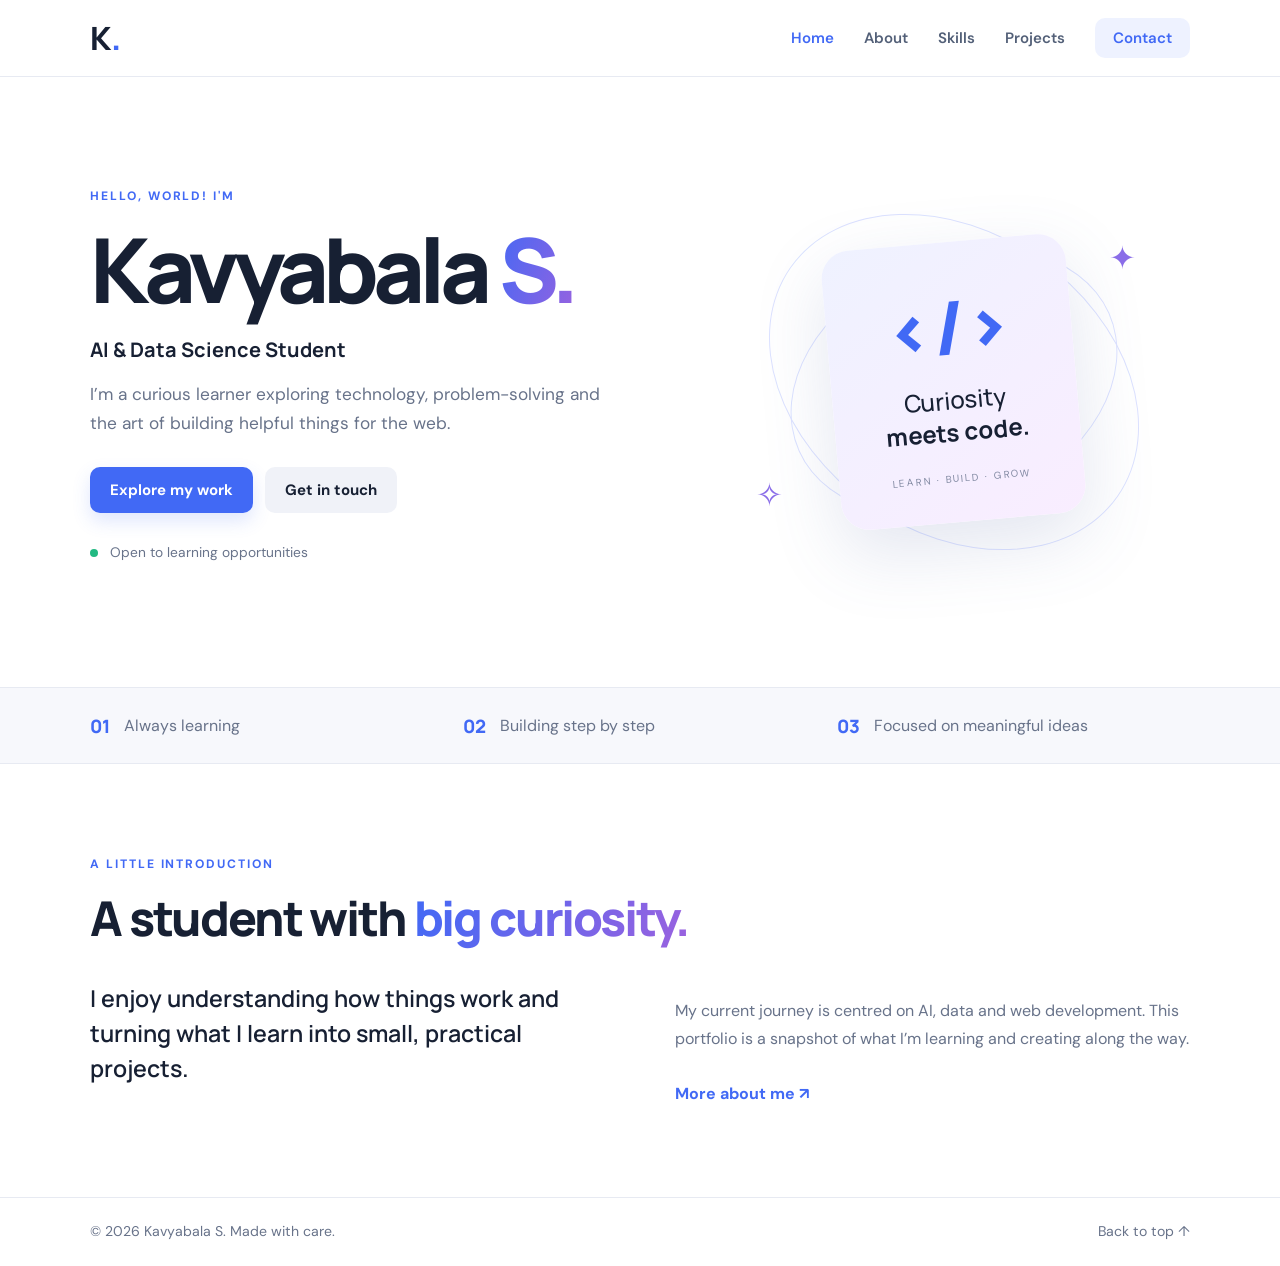
==== index.html @ 23228e8d "Add files via upload" ====
<!doctype html>
<html lang="en">
<head>
  <meta charset="utf-8">
  <meta name="viewport" content="width=device-width, initial-scale=1">
  <meta name="description" content="Kavyabala's personal portfolio — an AI and Data Science student learning to build useful digital experiences.">
  <meta name="theme-color" content="#f7f8fc">
  <title>Home | Kavyabala — Student Portfolio</title>
  <link rel="stylesheet" href="style.css">
  <script src="script.js" defer></script>
</head>
<body>
  <a class="skip-link" href="#main">Skip to main content</a>
  <header class="site-header">
    <nav class="nav wrap" aria-label="Main navigation">
      <a class="brand" href="index.html" aria-label="Kavyabala home">K<span>.</span></a>
      <button class="menu-toggle" type="button" aria-expanded="false" aria-controls="primary-menu">
        <span class="sr-only">Toggle navigation</span><span aria-hidden="true">☰</span>
      </button>
      <ul class="nav-links" id="primary-menu">
        <li><a aria-current="page" href="index.html">Home</a></li>
        <li><a href="about.html">About</a></li>
        <li><a href="skills.html">Skills</a></li>
        <li><a href="projects.html">Projects</a></li>
        <li><a class="nav-contact" href="contact.html">Contact</a></li>
      </ul>
    </nav>
  </header>

  <main id="main">
    <section class="hero wrap" aria-labelledby="hero-title">
      <div class="hero-copy">
        <p class="eyebrow">HELLO, WORLD! I'M</p>
        <h1 id="hero-title">Kavyabala <span class="gradient-text">S.</span></h1>
        <p class="hero-role">AI &amp; Data Science Student</p>
        <p class="hero-intro">I’m a curious learner exploring technology, problem-solving and the art of building helpful things for the web.</p>
        <div class="hero-actions">
          <a class="button primary" href="projects.html">Explore my work</a>
          <a class="button secondary" href="contact.html">Get in touch</a>
        </div>
        <p class="availability"><span aria-hidden="true" class="status-dot"></span> Open to learning opportunities</p>
      </div>
      <div class="hero-art" aria-label="Decorative illustration">
        <div class="orbit orbit-one"></div><div class="orbit orbit-two"></div>
        <div class="art-card">
          <span class="art-symbol" aria-hidden="true">&lt;/&gt;</span>
          <p>Curiosity<br><strong>meets code.</strong></p>
          <span class="art-small">LEARN · BUILD · GROW</span>
        </div>
        <span class="spark spark-one" aria-hidden="true">✦</span>
        <span class="spark spark-two" aria-hidden="true">✧</span>
      </div>
    </section>

    <section class="intro-strip">
      <div class="wrap strip-grid">
        <p><strong>01</strong><span>Always learning</span></p>
        <p><strong>02</strong><span>Building step by step</span></p>
        <p><strong>03</strong><span>Focused on meaningful ideas</span></p>
      </div>
    </section>

    <section class="section wrap" aria-labelledby="welcome-title">
      <div class="section-heading">
        <p class="eyebrow">A LITTLE INTRODUCTION</p>
        <h2 id="welcome-title">A student with <span class="gradient-text">big curiosity.</span></h2>
      </div>
      <div class="welcome-grid">
        <p class="large-copy">I enjoy understanding how things work and turning what I learn into small, practical projects.</p>
        <div>
          <p>My current journey is centred on AI, data and web development. This portfolio is a snapshot of what I’m learning and creating along the way.</p>
          <a class="text-link" href="about.html">More about me <span aria-hidden="true">↗</span></a>
        </div>
      </div>
    </section>
  </main>

  <footer class="site-footer">
    <div class="wrap footer-inner"><p>© <span class="year">2026</span> Kavyabala S. Made with care.</p><a href="#main">Back to top ↑</a></div>
  </footer>
</body>
</html>
---- style.css ----
@import url('https://fonts.googleapis.com/css2?family=DM+Sans:wght@400;500;600;700&family=Manrope:wght@400;500;600;700;800&display=swap');
:root{--ink:#172033;--muted:#68738a;--blue:#4169f5;--purple:#7b61e8;--pale:#f7f8fc;--line:#e7eaf2;--white:#fff}
*{box-sizing:border-box}html{scroll-behavior:smooth}body{margin:0;background:var(--white);color:var(--ink);font-family:'DM Sans',Arial,sans-serif;line-height:1.7}a{color:inherit}.wrap{width:min(1100px,calc(100% - 48px));margin-inline:auto}.skip-link{position:absolute;left:16px;top:-60px;background:var(--ink);color:white;padding:10px 14px;border-radius:8px;z-index:20}.skip-link:focus{top:12px}.site-header{position:sticky;top:0;background:rgba(255,255,255,.94);backdrop-filter:blur(12px);border-bottom:1px solid var(--line);z-index:10}.nav{min-height:76px;display:flex;align-items:center;justify-content:space-between}.brand{font:800 2rem Manrope,sans-serif;text-decoration:none;color:var(--ink)}.brand span{color:var(--blue)}.nav-links{display:flex;align-items:center;gap:30px;list-style:none;margin:0;padding:0}.nav-links a{text-decoration:none;color:#536078;font-size:.94rem;font-weight:600}.nav-links a:hover,.nav-links a:focus-visible,.nav-links a[aria-current=page]{color:var(--blue)}.nav-links .nav-contact{background:#eef2ff;color:var(--blue);padding:10px 18px;border-radius:10px}.menu-toggle{display:none;border:1px solid var(--line);background:white;border-radius:9px;padding:8px 12px;font-size:1.2rem;color:var(--ink)}.hero{min-height:610px;display:grid;grid-template-columns:1.1fr .9fr;align-items:center;gap:50px;padding-block:70px}.eyebrow{font-size:.76rem;letter-spacing:.16em;color:var(--blue);font-weight:700;margin:0 0 14px}.hero h1,.page-hero h1{font:800 clamp(3.2rem,7vw,5.6rem)/1.08 Manrope,sans-serif;letter-spacing:-.065em;margin:0}.gradient-text{background:linear-gradient(110deg,#4169f5,#9a62df);background-clip:text;-webkit-background-clip:text;color:transparent}.hero-role{font:700 1.25rem Manrope,sans-serif;margin:18px 0 8px}.hero-intro{font-size:1.08rem;color:var(--muted);max-width:510px}.hero-actions{display:flex;gap:12px;flex-wrap:wrap;margin-top:28px}.button{display:inline-flex;justify-content:center;align-items:center;text-decoration:none;border:0;border-radius:10px;padding:13px 20px;font:700 .94rem 'DM Sans',sans-serif;cursor:pointer}.primary{background:var(--blue);color:white;box-shadow:0 8px 18px #4169f52b}.primary:hover{background:#3156df}.secondary{background:#f0f2f8;color:var(--ink)}.button:focus-visible,a:focus-visible,button:focus-visible,input:focus-visible,textarea:focus-visible{outline:3px solid #f3a847;outline-offset:3px}.availability{color:var(--muted);font-size:.86rem;margin-top:28px}.status-dot{display:inline-block;width:8px;height:8px;background:#22b982;border-radius:50%;margin-right:8px}.hero-art{height:390px;position:relative;display:grid;place-items:center}.orbit{position:absolute;border:1px solid #dce2ff;border-radius:50%;transform:rotate(-24deg)}.orbit-one{width:340px;height:250px}.orbit-two{width:400px;height:300px;transform:rotate(35deg)}.art-card{width:245px;height:280px;border-radius:28px;background:linear-gradient(145deg,#eff2ff,#f9edff);box-shadow:0 25px 70px #5868a52b;display:flex;flex-direction:column;justify-content:center;align-items:center;position:relative;transform:rotate(-5deg)}.art-symbol{font:800 4.6rem Manrope;color:var(--blue)}.art-card p{font:500 1.5rem/1.3 Manrope;text-align:center;margin:8px}.art-small{font-size:.62rem;letter-spacing:.18em;color:#8189a2;margin-top:16px}.spark{position:absolute;color:#8a6de8;font-size:2rem}.spark-one{top:44px;right:54px}.spark-two{bottom:55px;left:38px}.intro-strip{background:var(--pale);border-block:1px solid var(--line)}.strip-grid{display:grid;grid-template-columns:repeat(3,1fr);padding-block:24px;gap:20px}.strip-grid p{display:flex;gap:14px;align-items:center;margin:0;color:var(--muted)}.strip-grid strong{font:800 1.15rem Manrope;color:var(--blue)}.section{padding-block:90px}.section-heading h2,.soft-section h2{font:800 clamp(2rem,4vw,3rem)/1.2 Manrope;letter-spacing:-.045em;margin:0}.welcome-grid{display:grid;grid-template-columns:1fr 1fr;gap:70px;margin-top:35px}.welcome-grid p{color:var(--muted)}.large-copy{font:600 1.45rem/1.5 Manrope;color:var(--ink)!important;margin:0}.text-link{display:inline-block;color:var(--blue);font-weight:700;text-decoration:none;margin-top:12px}.site-footer{border-top:1px solid var(--line);padding:22px 0;color:var(--muted);font-size:.88rem}.footer-inner{display:flex;justify-content:space-between;gap:20px}.footer-inner p{margin:0}.footer-inner a{text-decoration:none}.page-hero{padding-block:90px 45px}.page-hero h1{font-size:clamp(3rem,6vw,4.7rem)}.page-hero .hero-intro{margin-top:18px}.about-layout{display:grid;grid-template-columns:.8fr 1.2fr;gap:75px;align-items:start;padding-top:35px}.profile-mark{height:330px;border-radius:26px;background:linear-gradient(145deg,#e9edff,#f8eaff);display:flex;flex-direction:column;align-items:center;justify-content:center}.profile-mark span{font:800 7rem Manrope;color:var(--blue)}.profile-mark small{letter-spacing:.18em;color:#7a8299;font-weight:700}.about-content h2,.contact-copy h2{font:800 1.8rem Manrope;margin:0 0 16px}.about-content p,.contact-copy p{color:var(--muted)}.about-content h3{font:700 1.1rem Manrope;margin-top:28px}.interest-list{padding-left:20px;color:var(--muted);margin-bottom:28px}.interest-list li{padding:4px 0}.soft-section{background:var(--pale)}.section-description{max-width:620px;color:var(--muted)}.skill-grid{display:grid;grid-template-columns:repeat(2,1fr);gap:20px}.skill-card{padding:28px;border:1px solid var(--line);border-radius:18px;background:white}.skill-icon{display:grid;place-items:center;width:46px;height:46px;border-radius:13px;background:#eef2ff;color:var(--blue);font-size:1.4rem}.skill-card h2{font:700 1.25rem Manrope;margin:18px 0 8px}.skill-card p,.skill-card ul{color:var(--muted)}.skill-card ul{padding-left:20px;margin-bottom:0}.note{background:#f8f9fd;border-left:3px solid var(--blue);padding:14px 18px;color:var(--muted);font-size:.9rem;margin-top:28px}.project-grid{display:grid;grid-template-columns:repeat(3,1fr);gap:22px}.project-card{border:1px solid var(--line);border-radius:18px;overflow:hidden;background:white}.project-visual{height:180px;display:flex;align-items:center;justify-content:space-between;padding:24px}.project-visual span{align-self:flex-start;font:700 .9rem Manrope}.project-visual b{font:800 1.8rem Manrope;letter-spacing:-.06em}.visual-purple{background:linear-gradient(135deg,#e7eaff,#eee3ff);color:#5b55b8}.visual-blue{background:linear-gradient(135deg,#dff3ff,#e5eaff);color:#3370a9}.visual-peach{background:linear-gradient(135deg,#ffeadf,#fff2e4);color:#b66a4e}.project-body{padding:23px}.project-type{font-size:.68rem;letter-spacing:.12em;color:var(--blue);font-weight:700}.project-body h2{font:700 1.25rem Manrope;margin:8px 0}.project-body>p:not(.project-type){color:var(--muted);font-size:.93rem}.tags{display:flex;gap:7px;flex-wrap:wrap;margin-top:18px}.tags span{background:#f1f3f9;border-radius:20px;padding:5px 9px;color:#5f6b82;font-size:.72rem}.contact-layout{display:grid;grid-template-columns:.8fr 1.2fr;gap:70px;padding-top:30px}.contact-detail{display:flex;gap:14px;align-items:center;margin-top:24px}.contact-detail>span{display:grid;place-items:center;width:42px;height:42px;border-radius:12px;background:#eef2ff;color:var(--blue);font-size:1.2rem}.contact-detail strong{font-size:.9rem}.contact-detail p{margin:0;font-size:.88rem}.contact-form{padding:30px;border:1px solid var(--line);border-radius:18px;box-shadow:0 12px 40px #27365d0b}.form-field{margin-bottom:18px}.form-field label{display:block;font-weight:700;font-size:.9rem;margin-bottom:7px}.form-field input,.form-field textarea{width:100%;border:1px solid #dce1eb;border-radius:9px;padding:12px 13px;font:inherit;color:var(--ink);background:white}.form-field textarea{resize:vertical}.form-status{color:#247c59;font-size:.9rem;margin-bottom:0}.sr-only{position:absolute;width:1px;height:1px;padding:0;margin:-1px;overflow:hidden;clip:rect(0,0,0,0);white-space:nowrap;border:0}
@media(max-width:760px){.wrap{width:min(100% - 36px,560px)}.nav{min-height:68px}.menu-toggle{display:block}.nav-links{display:none;position:absolute;top:68px;left:0;right:0;background:white;padding:18px 24px 24px;border-bottom:1px solid var(--line);flex-direction:column;align-items:stretch;gap:15px}.nav-links.open{display:flex}.nav-links .nav-contact{display:inline-block;text-align:center}.hero{grid-template-columns:1fr;gap:10px;padding-block:65px 35px}.hero h1{font-size:clamp(3rem,15vw,4.7rem)}.hero-art{height:320px}.orbit-one{width:290px;height:210px}.orbit-two{width:330px;height:250px}.art-card{width:205px;height:235px}.art-symbol{font-size:3.8rem}.strip-grid{grid-template-columns:1fr;gap:12px}.section{padding-block:65px}.welcome-grid,.about-layout,.contact-layout{grid-template-columns:1fr;gap:28px}.page-hero{padding-block:65px 25px}.profile-mark{height:230px}.profile-mark span{font-size:5rem}.skill-grid{grid-template-columns:1fr}.project-grid{grid-template-columns:1fr}.project-visual{height:150px}.contact-form{padding:22px}.footer-inner{flex-direction:column;gap:8px}}
@media(prefers-reduced-motion:reduce){html{scroll-behavior:auto}*,*::before,*::after{animation-duration:.01ms!important;animation-iteration-count:1!important;transition-duration:.01ms!important}}
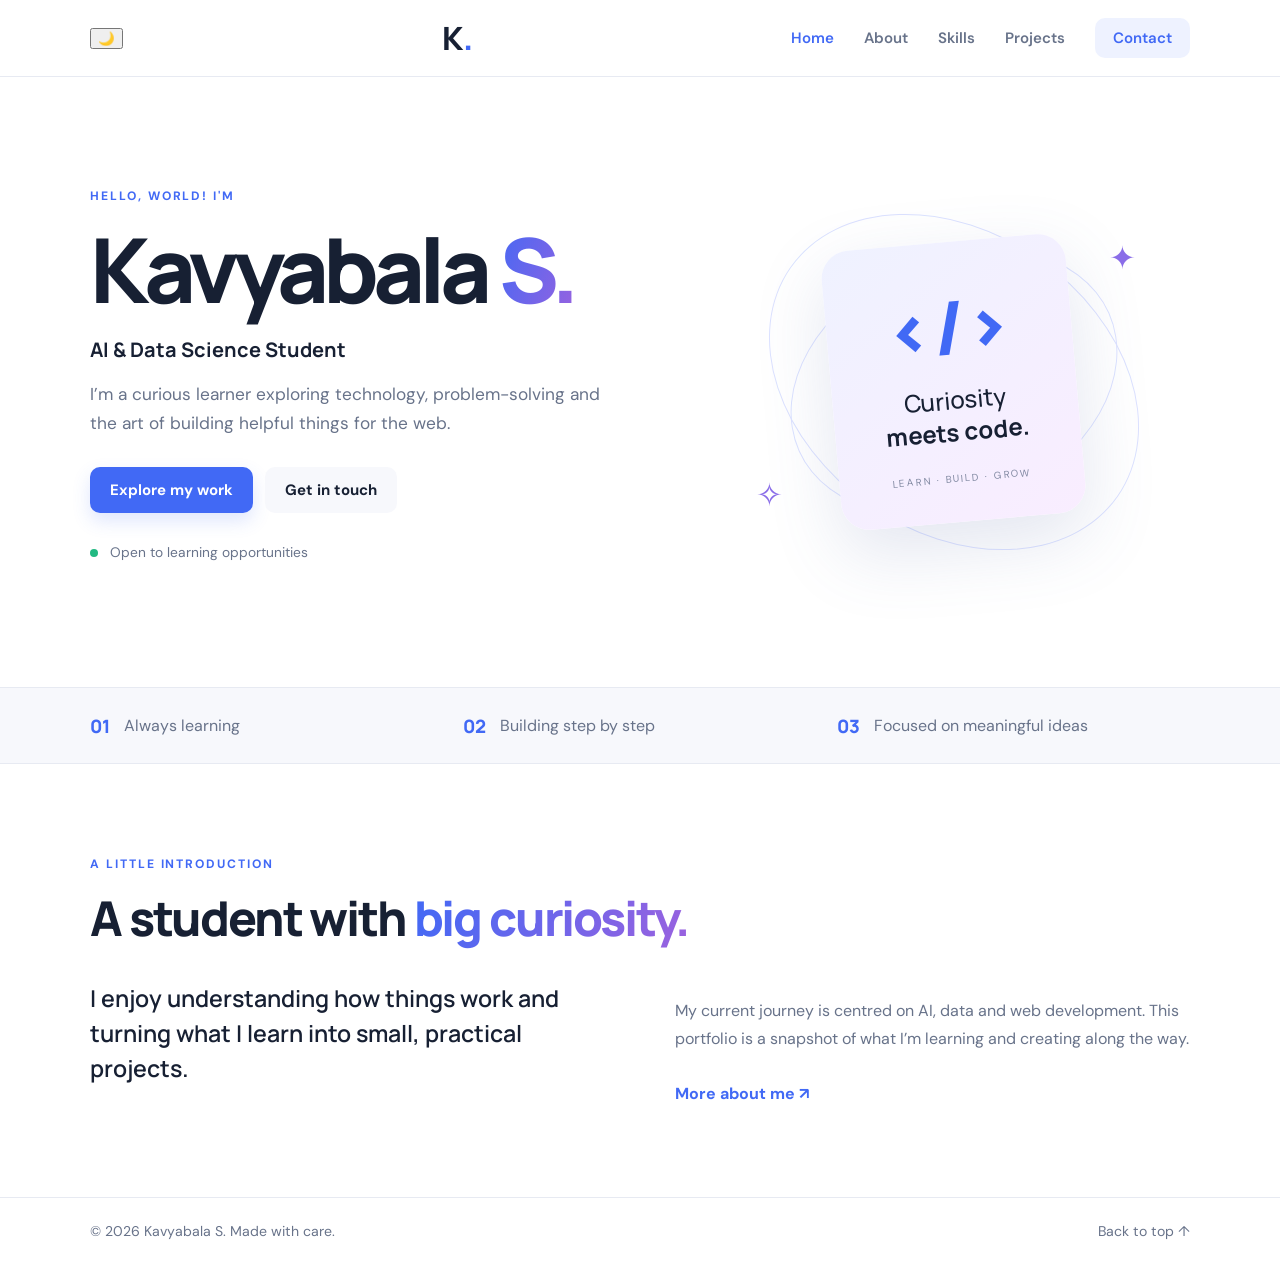
==== commit f1d9fac3: "Update index.html" ====
--- a/index.html
+++ b/index.html
@@ -13,6 +13,9 @@
   <a class="skip-link" href="#main">Skip to main content</a>
   <header class="site-header">
     <nav class="nav wrap" aria-label="Main navigation">
+      <button id="theme-toggle" class="theme-toggle" aria-label="Switch to dark mode">
+    🌙
+</button>
       <a class="brand" href="index.html" aria-label="Kavyabala home">K<span>.</span></a>
       <button class="menu-toggle" type="button" aria-expanded="false" aria-controls="primary-menu">
         <span class="sr-only">Toggle navigation</span><span aria-hidden="true">☰</span>
@@ -79,4 +82,4 @@
     <div class="wrap footer-inner"><p>© <span class="year">2026</span> Kavyabala S. Made with care.</p><a href="#main">Back to top ↑</a></div>
   </footer>
 </body>
-</html>+</html>
--- a/style.css
+++ b/style.css
@@ -3,3 +3,153 @@
 *{box-sizing:border-box}html{scroll-behavior:smooth}body{margin:0;background:var(--white);color:var(--ink);font-family:'DM Sans',Arial,sans-serif;line-height:1.7}a{color:inherit}.wrap{width:min(1100px,calc(100% - 48px));margin-inline:auto}.skip-link{position:absolute;left:16px;top:-60px;background:var(--ink);color:white;padding:10px 14px;border-radius:8px;z-index:20}.skip-link:focus{top:12px}.site-header{position:sticky;top:0;background:rgba(255,255,255,.94);backdrop-filter:blur(12px);border-bottom:1px solid var(--line);z-index:10}.nav{min-height:76px;display:flex;align-items:center;justify-content:space-between}.brand{font:800 2rem Manrope,sans-serif;text-decoration:none;color:var(--ink)}.brand span{color:var(--blue)}.nav-links{display:flex;align-items:center;gap:30px;list-style:none;margin:0;padding:0}.nav-links a{text-decoration:none;color:#536078;font-size:.94rem;font-weight:600}.nav-links a:hover,.nav-links a:focus-visible,.nav-links a[aria-current=page]{color:var(--blue)}.nav-links .nav-contact{background:#eef2ff;color:var(--blue);padding:10px 18px;border-radius:10px}.menu-toggle{display:none;border:1px solid var(--line);background:white;border-radius:9px;padding:8px 12px;font-size:1.2rem;color:var(--ink)}.hero{min-height:610px;display:grid;grid-template-columns:1.1fr .9fr;align-items:center;gap:50px;padding-block:70px}.eyebrow{font-size:.76rem;letter-spacing:.16em;color:var(--blue);font-weight:700;margin:0 0 14px}.hero h1,.page-hero h1{font:800 clamp(3.2rem,7vw,5.6rem)/1.08 Manrope,sans-serif;letter-spacing:-.065em;margin:0}.gradient-text{background:linear-gradient(110deg,#4169f5,#9a62df);background-clip:text;-webkit-background-clip:text;color:transparent}.hero-role{font:700 1.25rem Manrope,sans-serif;margin:18px 0 8px}.hero-intro{font-size:1.08rem;color:var(--muted);max-width:510px}.hero-actions{display:flex;gap:12px;flex-wrap:wrap;margin-top:28px}.button{display:inline-flex;justify-content:center;align-items:center;text-decoration:none;border:0;border-radius:10px;padding:13px 20px;font:700 .94rem 'DM Sans',sans-serif;cursor:pointer}.primary{background:var(--blue);color:white;box-shadow:0 8px 18px #4169f52b}.primary:hover{background:#3156df}.secondary{background:#f0f2f8;color:var(--ink)}.button:focus-visible,a:focus-visible,button:focus-visible,input:focus-visible,textarea:focus-visible{outline:3px solid #f3a847;outline-offset:3px}.availability{color:var(--muted);font-size:.86rem;margin-top:28px}.status-dot{display:inline-block;width:8px;height:8px;background:#22b982;border-radius:50%;margin-right:8px}.hero-art{height:390px;position:relative;display:grid;place-items:center}.orbit{position:absolute;border:1px solid #dce2ff;border-radius:50%;transform:rotate(-24deg)}.orbit-one{width:340px;height:250px}.orbit-two{width:400px;height:300px;transform:rotate(35deg)}.art-card{width:245px;height:280px;border-radius:28px;background:linear-gradient(145deg,#eff2ff,#f9edff);box-shadow:0 25px 70px #5868a52b;display:flex;flex-direction:column;justify-content:center;align-items:center;position:relative;transform:rotate(-5deg)}.art-symbol{font:800 4.6rem Manrope;color:var(--blue)}.art-card p{font:500 1.5rem/1.3 Manrope;text-align:center;margin:8px}.art-small{font-size:.62rem;letter-spacing:.18em;color:#8189a2;margin-top:16px}.spark{position:absolute;color:#8a6de8;font-size:2rem}.spark-one{top:44px;right:54px}.spark-two{bottom:55px;left:38px}.intro-strip{background:var(--pale);border-block:1px solid var(--line)}.strip-grid{display:grid;grid-template-columns:repeat(3,1fr);padding-block:24px;gap:20px}.strip-grid p{display:flex;gap:14px;align-items:center;margin:0;color:var(--muted)}.strip-grid strong{font:800 1.15rem Manrope;color:var(--blue)}.section{padding-block:90px}.section-heading h2,.soft-section h2{font:800 clamp(2rem,4vw,3rem)/1.2 Manrope;letter-spacing:-.045em;margin:0}.welcome-grid{display:grid;grid-template-columns:1fr 1fr;gap:70px;margin-top:35px}.welcome-grid p{color:var(--muted)}.large-copy{font:600 1.45rem/1.5 Manrope;color:var(--ink)!important;margin:0}.text-link{display:inline-block;color:var(--blue);font-weight:700;text-decoration:none;margin-top:12px}.site-footer{border-top:1px solid var(--line);padding:22px 0;color:var(--muted);font-size:.88rem}.footer-inner{display:flex;justify-content:space-between;gap:20px}.footer-inner p{margin:0}.footer-inner a{text-decoration:none}.page-hero{padding-block:90px 45px}.page-hero h1{font-size:clamp(3rem,6vw,4.7rem)}.page-hero .hero-intro{margin-top:18px}.about-layout{display:grid;grid-template-columns:.8fr 1.2fr;gap:75px;align-items:start;padding-top:35px}.profile-mark{height:330px;border-radius:26px;background:linear-gradient(145deg,#e9edff,#f8eaff);display:flex;flex-direction:column;align-items:center;justify-content:center}.profile-mark span{font:800 7rem Manrope;color:var(--blue)}.profile-mark small{letter-spacing:.18em;color:#7a8299;font-weight:700}.about-content h2,.contact-copy h2{font:800 1.8rem Manrope;margin:0 0 16px}.about-content p,.contact-copy p{color:var(--muted)}.about-content h3{font:700 1.1rem Manrope;margin-top:28px}.interest-list{padding-left:20px;color:var(--muted);margin-bottom:28px}.interest-list li{padding:4px 0}.soft-section{background:var(--pale)}.section-description{max-width:620px;color:var(--muted)}.skill-grid{display:grid;grid-template-columns:repeat(2,1fr);gap:20px}.skill-card{padding:28px;border:1px solid var(--line);border-radius:18px;background:white}.skill-icon{display:grid;place-items:center;width:46px;height:46px;border-radius:13px;background:#eef2ff;color:var(--blue);font-size:1.4rem}.skill-card h2{font:700 1.25rem Manrope;margin:18px 0 8px}.skill-card p,.skill-card ul{color:var(--muted)}.skill-card ul{padding-left:20px;margin-bottom:0}.note{background:#f8f9fd;border-left:3px solid var(--blue);padding:14px 18px;color:var(--muted);font-size:.9rem;margin-top:28px}.project-grid{display:grid;grid-template-columns:repeat(3,1fr);gap:22px}.project-card{border:1px solid var(--line);border-radius:18px;overflow:hidden;background:white}.project-visual{height:180px;display:flex;align-items:center;justify-content:space-between;padding:24px}.project-visual span{align-self:flex-start;font:700 .9rem Manrope}.project-visual b{font:800 1.8rem Manrope;letter-spacing:-.06em}.visual-purple{background:linear-gradient(135deg,#e7eaff,#eee3ff);color:#5b55b8}.visual-blue{background:linear-gradient(135deg,#dff3ff,#e5eaff);color:#3370a9}.visual-peach{background:linear-gradient(135deg,#ffeadf,#fff2e4);color:#b66a4e}.project-body{padding:23px}.project-type{font-size:.68rem;letter-spacing:.12em;color:var(--blue);font-weight:700}.project-body h2{font:700 1.25rem Manrope;margin:8px 0}.project-body>p:not(.project-type){color:var(--muted);font-size:.93rem}.tags{display:flex;gap:7px;flex-wrap:wrap;margin-top:18px}.tags span{background:#f1f3f9;border-radius:20px;padding:5px 9px;color:#5f6b82;font-size:.72rem}.contact-layout{display:grid;grid-template-columns:.8fr 1.2fr;gap:70px;padding-top:30px}.contact-detail{display:flex;gap:14px;align-items:center;margin-top:24px}.contact-detail>span{display:grid;place-items:center;width:42px;height:42px;border-radius:12px;background:#eef2ff;color:var(--blue);font-size:1.2rem}.contact-detail strong{font-size:.9rem}.contact-detail p{margin:0;font-size:.88rem}.contact-form{padding:30px;border:1px solid var(--line);border-radius:18px;box-shadow:0 12px 40px #27365d0b}.form-field{margin-bottom:18px}.form-field label{display:block;font-weight:700;font-size:.9rem;margin-bottom:7px}.form-field input,.form-field textarea{width:100%;border:1px solid #dce1eb;border-radius:9px;padding:12px 13px;font:inherit;color:var(--ink);background:white}.form-field textarea{resize:vertical}.form-status{color:#247c59;font-size:.9rem;margin-bottom:0}.sr-only{position:absolute;width:1px;height:1px;padding:0;margin:-1px;overflow:hidden;clip:rect(0,0,0,0);white-space:nowrap;border:0}
 @media(max-width:760px){.wrap{width:min(100% - 36px,560px)}.nav{min-height:68px}.menu-toggle{display:block}.nav-links{display:none;position:absolute;top:68px;left:0;right:0;background:white;padding:18px 24px 24px;border-bottom:1px solid var(--line);flex-direction:column;align-items:stretch;gap:15px}.nav-links.open{display:flex}.nav-links .nav-contact{display:inline-block;text-align:center}.hero{grid-template-columns:1fr;gap:10px;padding-block:65px 35px}.hero h1{font-size:clamp(3rem,15vw,4.7rem)}.hero-art{height:320px}.orbit-one{width:290px;height:210px}.orbit-two{width:330px;height:250px}.art-card{width:205px;height:235px}.art-symbol{font-size:3.8rem}.strip-grid{grid-template-columns:1fr;gap:12px}.section{padding-block:65px}.welcome-grid,.about-layout,.contact-layout{grid-template-columns:1fr;gap:28px}.page-hero{padding-block:65px 25px}.profile-mark{height:230px}.profile-mark span{font-size:5rem}.skill-grid{grid-template-columns:1fr}.project-grid{grid-template-columns:1fr}.project-visual{height:150px}.contact-form{padding:22px}.footer-inner{flex-direction:column;gap:8px}}
 @media(prefers-reduced-motion:reduce){html{scroll-behavior:auto}*,*::before,*::after{animation-duration:.01ms!important;animation-iteration-count:1!important;transition-duration:.01ms!important}}
+
+/* TASK 2 - ADVANCED THEME SYSTEM */
+
+:root {
+  color-scheme: light;
+  --ink: #172033;
+  --muted: #68738a;
+  --blue: #4169f5;
+  --purple: #7b61e8;
+  --pale: #f7f8fc;
+  --line: #e7eaf2;
+  --white: #ffffff;
+  --card-bg: #ffffff;
+  --input-bg: #ffffff;
+}
+
+[data-theme="dark"] {
+  color-scheme: dark;
+  --ink: #f1f5ff;
+  --muted: #aab5ca;
+  --blue: #8ba3ff;
+  --purple: #b49aff;
+  --pale: #171d2b;
+  --line: #303a4e;
+  --white: #101624;
+  --card-bg: #1c2536;
+  --input-bg: #202b3e;
+}
+
+/* Theme-aware components */
+
+body,
+.site-header,
+.skill-card,
+.project-card,
+.contact-form,
+.form-field input,
+.form-field textarea,
+.menu-toggle,
+.nav-links {
+  background-color: var(--white);
+  color: var(--ink);
+}
+
+.intro-strip,
+.soft-section {
+  background-color: var(--pale);
+}
+
+.skill-card,
+.project-card,
+.contact-form {
+  border-color: var(--line);
+}
+
+.form-field input,
+.form-field textarea {
+  background-color: var(--input-bg);
+  border-color: var(--line);
+  color: var(--ink);
+}
+
+.nav-links a {
+  color: var(--muted);
+}
+
+.secondary {
+  background: var(--pale);
+  color: var(--ink);
+}
+
+.tags span {
+  background: var(--pale);
+  color: var(--muted);
+}
+
+[data-theme="dark"] .site-header {
+  background: rgba(16, 22, 36, 0.94);
+}
+
+[data-theme="dark"] .nav-links .nav-contact {
+  background: #273451;
+  color: var(--blue);
+}
+
+[data-theme="dark"] .art-card,
+[data-theme="dark"] .profile-mark {
+  background: linear-gradient(145deg, #273451, #302743);
+}
+
+[data-theme="dark"] .orbit {
+  border-color: #39496b;
+}
+
+/* Responsive architecture improvements */
+
+img,
+video {
+  max-width: 100%;
+  height: auto;
+}
+
+.wrap {
+  width: min(1100px, calc(100% - 48px));
+}
+
+.skill-grid {
+  grid-template-columns: repeat(auto-fit, minmax(min(100%, 260px), 1fr));
+}
+
+.project-grid {
+  grid-template-columns: repeat(auto-fit, minmax(min(100%, 280px), 1fr));
+}
+
+@media (max-width: 760px) {
+  .wrap {
+    width: calc(100% - 36px);
+  }
+
+  .hero,
+  .welcome-grid,
+  .about-layout,
+  .contact-layout {
+    min-width: 0;
+  }
+
+  .hero h1,
+  .page-hero h1 {
+    overflow-wrap: anywhere;
+  }
+
+  .hero-actions .button {
+    flex: 1 1 140px;
+  }
+}
+
+@media (max-width: 400px) {
+  .hero-art {
+    transform: scale(0.9);
+  }
+
+  .section {
+    padding-block: 48px;
+  }
+
+  .contact-form {
+    padding: 18px;
+  }
+}
+
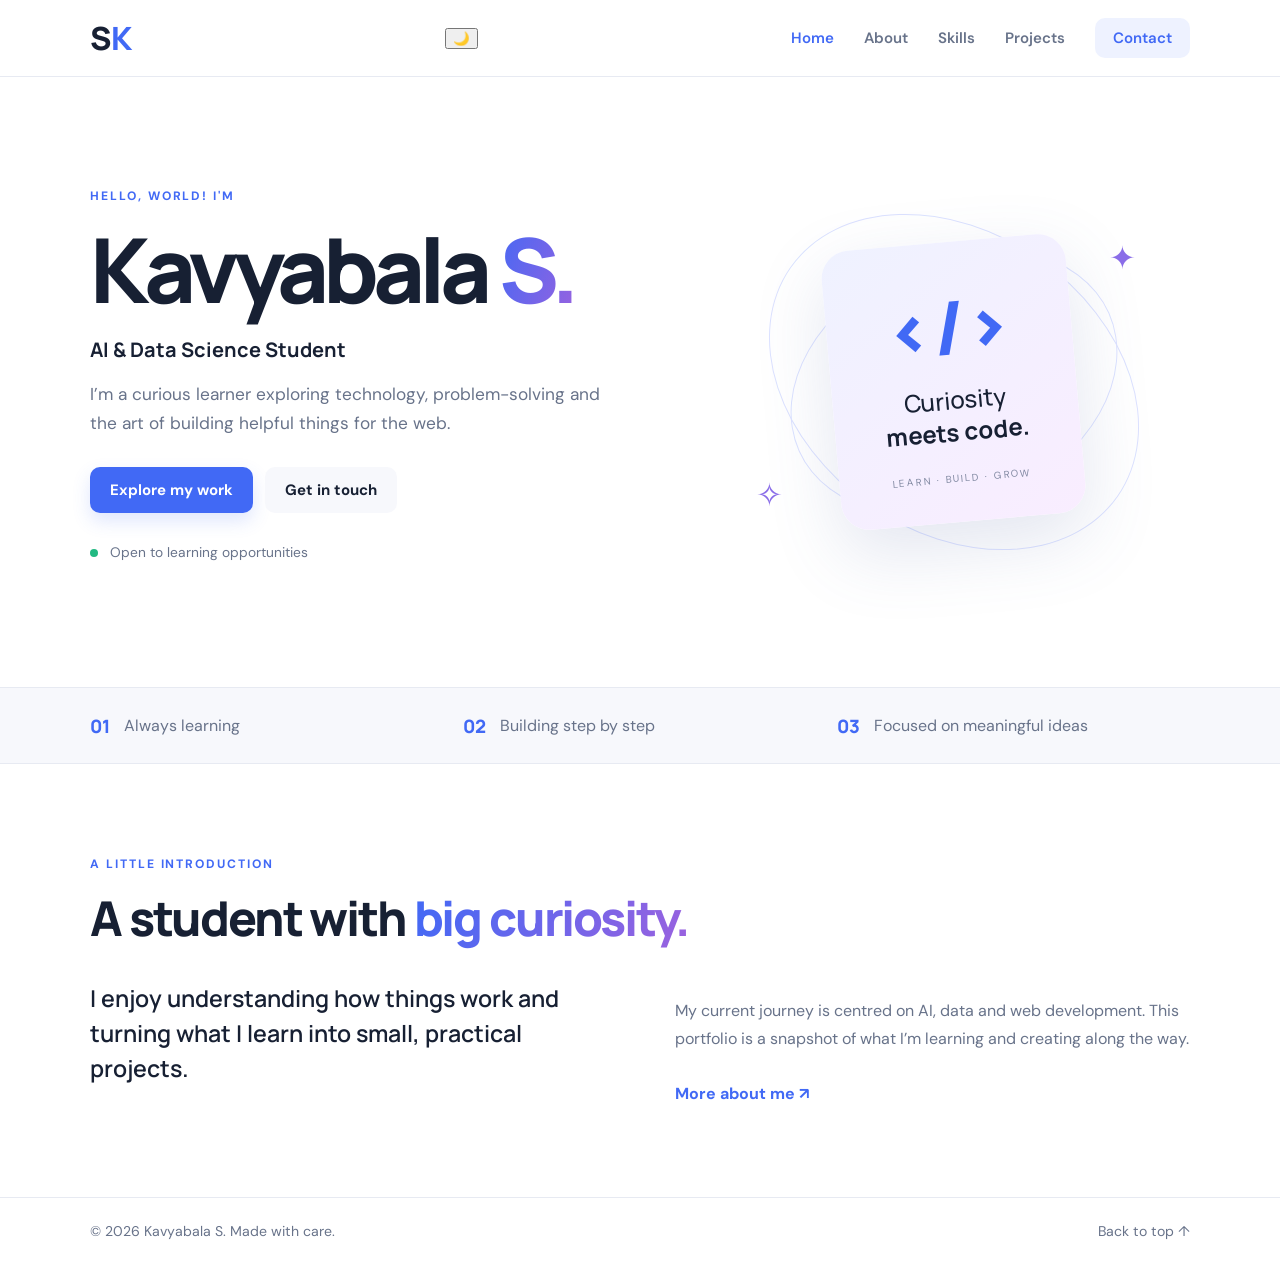
==== commit a851fed3: "Update index.html" ====
--- a/index.html
+++ b/index.html
@@ -13,10 +13,10 @@
   <a class="skip-link" href="#main">Skip to main content</a>
   <header class="site-header">
     <nav class="nav wrap" aria-label="Main navigation">
-      <button id="theme-toggle" class="theme-toggle" aria-label="Switch to dark mode">
+      <a class="brand" href="index.html" aria-label="Kavyabala home">S<span>K</span></a>
+       <button id="theme-toggle" class="theme-toggle" aria-label="Switch to dark mode">
     🌙
 </button>
-      <a class="brand" href="index.html" aria-label="Kavyabala home">K<span>.</span></a>
       <button class="menu-toggle" type="button" aria-expanded="false" aria-controls="primary-menu">
         <span class="sr-only">Toggle navigation</span><span aria-hidden="true">☰</span>
       </button>
